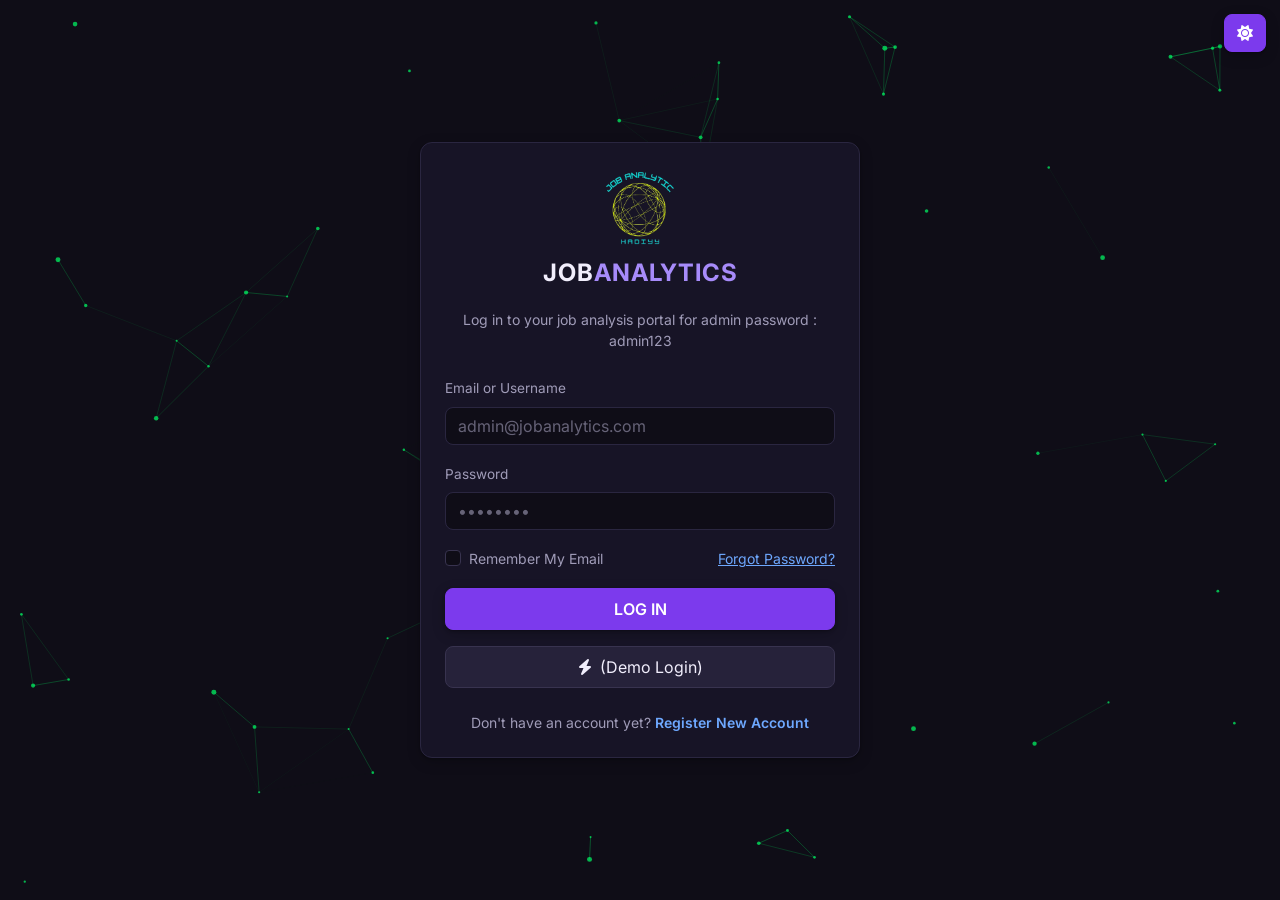
==== applications.html @ 67792ccd "Add files via upload" ====
<!DOCTYPE html>
<html lang="en" data-bs-theme="dark">
<head>
  <meta charset="UTF-8">
  <meta name="viewport" content="width=device-width, initial-scale=1">
  <meta name="description" content="Manage your job applications: add, edit, delete, search, filter and sort application records.">
  <title>Application - Job Analytics</title>

  <link rel="icon" type="image/png" href="image/logo_website.png">
  <link rel="icon" type="image/svg+xml" href="data:image/svg+xml,%3Csvg xmlns='http://www.w3.org/2000/svg' viewBox='0 0 64 64'%3E%3Crect width='64' height='64' rx='14' fill='%23090d10'/%3E%3Cpath d='M12 44l14-14 10 10 16-20' fill='none' stroke='%23a78bfa' stroke-width='6' stroke-linecap='round' stroke-linejoin='round'/%3E%3C/svg%3E">
  <link rel="shortcut icon" href="image/logo_website.png">

  <script>try { document.documentElement.setAttribute("data-bs-theme", localStorage.getItem("theme") || "dark"); } catch (e) {}</script>

  <link href="https://fonts.googleapis.com/css2?family=Inter:wght@300;400;600;700&display=swap" rel="stylesheet">
  <link href="https://cdn.jsdelivr.net/npm/bootstrap@5.3.3/dist/css/bootstrap.min.css" rel="stylesheet">
  <link rel="stylesheet" href="https://cdnjs.cloudflare.com/ajax/libs/font-awesome/6.4.0/css/all.min.css">
  <link rel="stylesheet" href="css/style.css">
</head>
<body data-protected="true">

  <canvas id="bgCanvas" aria-hidden="true"></canvas>

  <!-- ============ HEADER (same on every page) ============ -->
  <header>
    <nav class="navbar navbar-neon sticky-top" aria-label="Header navigation">
      <div class="container-xl">
        <div class="d-flex align-items-center gap-2">
          <button type="button" class="btn btn-neon" data-bs-toggle="offcanvas" data-bs-target="#mainMenu" aria-controls="mainMenu" aria-label="Open menu"><i class="fa-solid fa-bars"></i></button>
        <a class="navbar-brand m-0" href="dashboard.html"><img src="image/logo_website.png" alt="Logo Job Analytics" class="brand-logo" onerror="this.style.display='none'">JOB<span>ANALYTICS</span></a>
        </div>
        <button type="button" class="btn btn-neon" id="themeToggle" aria-label="Toggle theme"><i class="fa-solid fa-sun"></i></button>
      </div>
    </nav>
  </header>

  <!-- ============ LEFT-SIDE MENU (Bootstrap Offcanvas Start) ============ -->
  <div class="offcanvas offcanvas-start" tabindex="-1" id="mainMenu" aria-labelledby="mainMenuLabel">
    <div class="offcanvas-header">
      <h2 class="offcanvas-title h5" id="mainMenuLabel">Menu</h2>
      <button type="button" class="btn-close" data-bs-dismiss="offcanvas" aria-label="Close menu"></button>
    </div>
    <div class="offcanvas-body d-flex flex-column">
      <div class="mb-3"><span class="user-badge"><img src="image/hadi suit.png" alt="User profile picture" class="menu-avatar js-user-avatar"><span class="js-user-name">User</span></span></div>
      <ul class="navbar-nav gap-1 flex-grow-1">
        <li class="nav-item"><a class="nav-link" href="dashboard.html"><i class="fa-solid fa-chart-pie me-2"></i>Dashboard</a></li>
        <li class="nav-item"><a class="nav-link active" aria-current="page" href="applications.html"><i class="fa-solid fa-file-invoice me-2"></i>Applications</a></li>
        <li class="nav-item"><a class="nav-link" href="companies.html"><i class="fa-solid fa-building me-2"></i>Companies</a></li>
        <li class="nav-item"><a class="nav-link" href="dashboard.html#profileSection"><i class="fa-solid fa-user me-2"></i>My Profile</a></li>
      </ul>
      <a class="btn btn-outline-danger mt-3" href="#" id="logoutBtn"><i class="fa-solid fa-right-from-bracket me-1"></i> Logout</a>
    </div>
  </div>

  <main class="container-xl py-4">
    <div class="d-flex flex-wrap justify-content-between align-items-center gap-2 mb-4">
      <h1 class="page-title mb-0">Application Management</h1>
      <button id="openAppModalBtn" class="btn btn-neon"><i class="fa-solid fa-plus me-1"></i> Add New Application</button>
    </div>

    <!-- Message after application is saved (with link to Visit Website) -->
    <div id="appSavedAlert" class="alert d-none" role="status"></div>

    <!-- Search & filters -->
    <section class="card p-3 mb-3" aria-label="Search and filters">
      <div class="row g-2 align-items-center">
        <div class="col-12 col-md-4">
          <input type="search" class="form-control" id="searchAppInput" placeholder="Search ID, name, company, position or email..." aria-label="Search applications">
        </div>
        <div class="col-6 col-md-2">
          <select class="form-select" id="filterCompanySelect" aria-label="Filter by company"><option value="">All Companies</option></select>
        </div>
        <div class="col-6 col-md-2">
          <select class="form-select" id="filterStatusSelect" aria-label="Filter by status">
            <option value="">All Statuses</option>
            <option value="Pending">Pending</option>
            <option value="Reviewed">Reviewed</option>
            <option value="Accepted">Accepted</option>
            <option value="Rejected">Rejected</option>
          </select>
        </div>
        <div class="col-6 col-md-2">
          <select class="form-select" id="filterYearSelect" aria-label="Filter by year">
            <option value="">All Years</option>
            <option value="2026">2026</option><option value="2027">2027</option><option value="2028">2028</option>
            <option value="2029">2029</option><option value="2030">2030</option>
          </select>
        </div>
        <div class="col-6 col-md-2 text-md-end text-secondary small" id="resultCount" role="status"></div>
      </div>
    </section>

    <!-- Applications table -->
    <section class="card" aria-label="Applications table">
      <div class="table-responsive">
        <table class="table table-hover align-middle">
          <thead>
            <tr>
              <th class="sortable" data-sort="id">ID <i class="fa-solid fa-sort"></i></th>
              <th class="sortable" data-sort="name">Applicant <i class="fa-solid fa-sort"></i></th>
              <th class="sortable" data-sort="company">Company <i class="fa-solid fa-sort"></i></th>
              <th class="sortable" data-sort="position">Position <i class="fa-solid fa-sort"></i></th>
              <th class="sortable" data-sort="date">Date <i class="fa-solid fa-sort"></i></th>
              <th class="sortable" data-sort="email">Email <i class="fa-solid fa-sort"></i></th>
              <th class="sortable" data-sort="status">Status <i class="fa-solid fa-sort"></i></th>
              <th>Actions</th>
            </tr>
          </thead>
          <!-- Rows are generated by js/application.js -->
          <tbody id="applicationsTableBody"></tbody>
        </table>
      </div>
    </section>
  </main>

  <!-- ============ ADD / EDIT MODAL ============ -->
  <div class="modal fade" id="appModal" tabindex="-1" aria-labelledby="appModalTitle" aria-hidden="true">
    <div class="modal-dialog modal-dialog-centered modal-dialog-scrollable">
      <div class="modal-content">
        <div class="modal-header">
          <h2 class="modal-title h5" id="appModalTitle">Add New Application</h2>
          <button type="button" class="btn-close" data-bs-dismiss="modal" aria-label="Close"></button>
        </div>
        <form id="appForm">
          <div class="modal-body">
            <input type="hidden" id="appId">
            <div class="mb-3">
              <label for="appApplicantName" class="form-label">Full Name</label>
              <input type="text" class="form-control" id="appApplicantName" required>
            </div>
            <div class="mb-3">
              <label for="appEmail" class="form-label">Email Address</label>
              <input type="email" class="form-control" id="appEmail" required>
            </div>
            <div class="mb-3">
              <label for="appCompany" class="form-label">Company Name</label>
              <input type="text" class="form-control" id="appCompany" list="companyOptions" required>
              <datalist id="companyOptions"></datalist>
            </div>
            <div class="mb-3">
              <label for="appPosition" class="form-label">Job Position</label>
              <input type="text" class="form-control" id="appPosition" required>
            </div>
            <div class="mb-3">
              <label for="appWebsite" class="form-label">Company Website (URL)</label>
              <input type="text" inputmode="url" class="form-control" id="appWebsite" placeholder="https://www.company.com" data-auto="1">
              <div class="form-text">Automatically filled if the company is in the directory; fill it in manually for new companies. The https:// prefix is optional.</div>
            </div>
            <div class="row g-3">
              <div class="col-12 col-sm-6">
                <label for="appDate" class="form-label">Application Date</label>
                <input type="date" class="form-control" id="appDate" required>
              </div>
              <div class="col-12 col-sm-6">
                <label for="appStatus" class="form-label">Application Status</label>
                <select class="form-select" id="appStatus">
                  <option value="Pending">Pending</option>
                  <option value="Reviewed">Reviewed</option>
                  <option value="Accepted">Accepted</option>
                  <option value="Rejected">Rejected</option>
                </select>
              </div>
            </div>
          </div>
          <div class="modal-footer">
            <button type="button" class="btn btn-secondary-dark" data-bs-dismiss="modal">Cancel</button>
            <button type="submit" class="btn btn-neon">Save Application Record</button>
          </div>
        </form>
      </div>
    </div>
  </div>

  <!-- ============ FOOTER (same on every page) ============ -->
  <footer class="site-footer mt-4">
    <div class="container-xl py-4">
      <div class="row g-4">
        <div class="col-12 col-md-5">
          <h4>Job Analytics System</h4>
          <p class="mb-1">Portal Owner: <strong class="footer-strong">MUHAMMAD FAKHRUL HADI BIN ZAMRI</strong></p>
          <p class="mb-1"><i class="fa-solid fa-envelope me-2"></i><a href="mailto:owner@jobanalytics.com">owner@jobanalytics.com</a></p>
          <p class="mb-0"><i class="fa-solid fa-phone me-2"></i>+60 18-237 5359</p>
        </div>
        <div class="col-6 col-md-3">
          <h4>Quick Links</h4>
          <ul class="list-unstyled mb-0">
            <li><a href="dashboard.html">Dashboard</a></li>
            <li><a href="applications.html">Applications</a></li>
            <li><a href="companies.html">Companies</a></li>
            <li><a href="dashboard.html#profileSection">My Profile</a></li>
          </ul>
        </div>
        <div class="col-6 col-md-4">
          <h4>Contact Owner</h4>
          <ul class="list-unstyled mb-0">
            <li><a href="https://www.linkedin.com/in/muhammad-fakhrul-hadi-zamri-a56352392/" target="_blank" rel="noopener"><i class="fa-brands fa-linkedin me-2"></i>LinkedIn</a></li>
            <li><a href="https://github.com/2025186033" target="_blank" rel="noopener"><i class="fa-brands fa-github me-2"></i>GitHub</a></li>
            <li><a href="https://www.behance.net/fakhrulhadie" target="_blank" rel="noopener"><i class="fa-solid fa-globe me-2"></i>Portfolio</a></li>
          </ul>
        </div>
      </div>
    </div>
    <div class="footer-bottom py-3 text-center">&copy; 2026 Job Analytics System. All Rights Reserved. IMS566 Individual Project.</div>
  </footer>

  <script src="https://cdn.jsdelivr.net/npm/bootstrap@5.3.3/dist/js/bootstrap.bundle.min.js"></script>
  <script src="js/auth.js"></script>
  <script src="js/companies.js"></script>
  <script src="js/application.js"></script>
</body>
</html>
---- css/style.css ----
/* =========================================================
   JOB ANALYTICS - Modern Purple theme (Dark + Light)
   Uses Bootstrap 5.3 colour modes: <html data-bs-theme="dark|light">
   Nota: nama kelas lama `.btn-neon` / `.text-neon` dikekalkan supaya
   HTML & JS sedia ada serasi; kini bermaksud butang/teks aksen ungu.
   Sections: 1 Variables | 2 Base | 3 Header & Offcanvas | 4 Cards | 5 Buttons
             6 Forms | 7 Tables & badges | 8 Modals | 9 Companies
             10 Dashboard & profile | 11 Footer | 12 Auth page | 13 Responsive
   ========================================================= */

/* 1. VARIABLES ------------------------------------------- */
:root, [data-bs-theme="dark"] {
  --bg-color: #0f0d17;
  --card-bg: #171426;
  --nav-bg: #130f20;
  --input-bg: #0f0d17;
  --surface-2: #1d1a2e;
  --border-color: #2a2640;
  --text-primary: #f1eefc;
  --text-secondary: #a09cb8;
  --accent: #a78bfa;               /* teks / pautan / sempadan aktif */
  --accent-strong: #7c3aed;        /* latar butang utama */
  --accent-strong-hover: #6d28d9;
  --accent-soft: rgba(167, 139, 250, 0.14);
  --accent-border: rgba(167, 139, 250, 0.35);
  --danger-color: #f87171;
  --warning-color: #fbbf24;
  --info-color: #60a5fa;
  --success-color: #34d399;
  --btn-secondary-bg: #26223a;
  --btn-secondary-border: #38334f;
  --btn-secondary-hover: #332e4d;
  --row-hover: rgba(167, 139, 250, 0.06);
  --shadow-soft: 0 1px 3px rgba(0, 0, 0, .3), 0 4px 14px rgba(0, 0, 0, .2);
}
[data-bs-theme="light"] {
  --bg-color: #f5f3ff;
  --card-bg: #ffffff;
  --nav-bg: #ffffff;
  --input-bg: #ffffff;
  --surface-2: #f3f0ff;
  --border-color: #e4def5;
  --text-primary: #1e1b2e;
  --text-secondary: #5b5675;
  --accent: #6d28d9;
  --accent-strong: #7c3aed;
  --accent-strong-hover: #6d28d9;
  --accent-soft: rgba(124, 58, 237, 0.08);
  --accent-border: rgba(124, 58, 237, 0.3);
  --danger-color: #dc2626;
  --warning-color: #b45309;
  --info-color: #2563eb;
  --success-color: #059669;
  --btn-secondary-bg: #ede9fe;
  --btn-secondary-border: #ddd6fe;
  --btn-secondary-hover: #ddd6fe;
  --row-hover: rgba(124, 58, 237, 0.05);
  --shadow-soft: 0 1px 2px rgba(76, 29, 149, .06), 0 4px 14px rgba(76, 29, 149, .08);
}
/* Re-map Bootstrap variables to the theme (same specificity as Bootstrap, loaded later) */
:root, [data-bs-theme="dark"], [data-bs-theme="light"] {
  --bs-body-bg: var(--bg-color);
  --bs-body-color: var(--text-primary);
  --bs-border-color: var(--border-color);
  --bs-secondary-color: var(--text-secondary);
  --bs-link-color: var(--accent);
  --bs-link-hover-color: var(--accent);
  --bs-font-sans-serif: 'Inter', system-ui, -apple-system, sans-serif;
}

/* 2. BASE ------------------------------------------------ */
body { background-color: var(--bg-color); color: var(--text-primary); min-height: 100vh; display: flex; flex-direction: column; font-family: var(--bs-font-sans-serif); transition: background-color .25s ease, color .25s ease; }
main { flex: 1; }
.text-secondary, .text-muted { color: var(--text-secondary) !important; }
.text-neon { color: var(--accent) !important; }
.hidden { display: none !important; }
.min-w-0 { min-width: 0; }
:focus-visible { outline: 2px solid var(--accent); outline-offset: 2px; }
#bgCanvas { position: fixed; inset: 0; width: 100%; height: 100%; z-index: -1; pointer-events: none; }

/* 3. HEADER & OFFCANVAS MENU (kiri) ---------------------- */
.navbar-neon { background-color: var(--nav-bg); border-bottom: 1px solid var(--border-color); box-shadow: var(--shadow-soft); }
.navbar-brand { font-weight: 700; letter-spacing: 1px; color: var(--text-primary) !important; }
.navbar-brand span { color: var(--accent); }
.navbar-brand .brand-logo { height: 36px; width: auto; margin-right: 8px; vertical-align: middle; }
.navbar-neon .btn { width: 42px; height: 38px; padding: 0; display: inline-flex; align-items: center; justify-content: center; }
.theme-fixed { position: fixed; top: 14px; right: 14px; z-index: 1030; }
.theme-fixed .btn { width: 42px; height: 38px; padding: 0; }

.offcanvas { --bs-offcanvas-width: 300px; --bs-offcanvas-bg: var(--card-bg); --bs-offcanvas-color: var(--text-primary);
  --bs-offcanvas-border-color: var(--border-color); box-shadow: var(--shadow-soft); }
.offcanvas .nav-link { color: var(--text-secondary); font-weight: 500; border-radius: 8px; padding: 10px 14px; transition: all .25s ease; }
.offcanvas .nav-link:hover, .offcanvas .nav-link.active { color: var(--accent); background-color: var(--accent-soft); }
.user-badge { border: 1px solid var(--accent-border); padding: 4px 16px 4px 4px; border-radius: 30px; font-size: .9rem; display: inline-flex; align-items: center; gap: 10px; max-width: 100%; }
.user-badge .js-user-name { overflow: hidden; text-overflow: ellipsis; white-space: nowrap; font-weight: 600; }
.menu-avatar { width: 36px; height: 36px; border-radius: 50%; object-fit: cover; border: 2px solid var(--accent-border); background: var(--surface-2); flex-shrink: 0; }

/* 4. CARDS ----------------------------------------------- */
.card { --bs-card-bg: var(--card-bg); --bs-card-color: var(--text-primary); --bs-card-cap-bg: transparent;
  background-color: var(--card-bg); border: 1px solid var(--border-color); border-radius: 12px;
  box-shadow: var(--shadow-soft); transition: border-color .2s ease, box-shadow .2s ease; }
.card:hover { border-color: var(--accent-border); }
.stat-card h2 { font-size: .85rem; color: var(--text-secondary); margin-bottom: 6px; }
.stat-card .number { font-size: 1.9rem; font-weight: 700; margin: 0; }
.page-title { font-size: 1.5rem; font-weight: 700; }

/* 5. BUTTONS --------------------------------------------- */
.btn-neon { background: var(--accent-strong); color: #fff; border: 1px solid var(--accent-strong); font-weight: 600; border-radius: 8px;
  box-shadow: var(--shadow-soft); transition: all .25s ease; }
.btn-neon:hover, .btn-neon:focus, .btn-neon:active { background: var(--accent-strong-hover); border-color: var(--accent-strong-hover); color: #fff; }
.btn-secondary-dark { background: var(--btn-secondary-bg); color: var(--text-primary); border: 1px solid var(--btn-secondary-border); border-radius: 8px; }
.btn-secondary-dark:hover, .btn-secondary-dark:focus { background: var(--btn-secondary-hover); color: var(--text-primary); border-color: var(--btn-secondary-border); }
.btn-outline-danger { --bs-btn-color: var(--danger-color); --bs-btn-border-color: var(--danger-color); --bs-btn-hover-bg: var(--danger-color); --bs-btn-hover-border-color: var(--danger-color); --bs-btn-hover-color: #fff; --bs-btn-active-bg: var(--danger-color); --bs-btn-active-border-color: var(--danger-color); }
.btn-outline-info { --bs-btn-color: var(--accent); --bs-btn-border-color: var(--accent-border); --bs-btn-hover-bg: var(--accent-strong); --bs-btn-hover-border-color: var(--accent-strong); --bs-btn-hover-color: #fff; --bs-btn-active-bg: var(--accent-strong); --bs-btn-active-border-color: var(--accent-strong); }

/* 6. FORMS ----------------------------------------------- */
.form-label { font-size: .85rem; color: var(--text-secondary); }
.form-control, .form-select { background-color: var(--input-bg); border: 1px solid var(--border-color); color: var(--text-primary); border-radius: 8px; }
.form-control::placeholder { color: var(--text-secondary); opacity: .6; }
.form-control:focus, .form-select:focus { background-color: var(--input-bg); color: var(--text-primary); border-color: var(--accent); box-shadow: 0 0 0 3px var(--accent-soft); }
.form-control:disabled { background-color: var(--surface-2); color: var(--text-secondary); }
.form-check-input { background-color: var(--input-bg); border-color: var(--btn-secondary-border); }
.form-check-input:checked { background-color: var(--accent-strong); border-color: var(--accent-strong); }
.alert-danger { background: rgba(239,68,68,.12); border-color: var(--danger-color); color: var(--danger-color); }
.alert-success { background: rgba(16,185,129,.12); border-color: var(--success-color); color: var(--success-color); }
.alert-info { background: var(--accent-soft); border-color: var(--accent-border); color: var(--accent); }

/* 7. TABLES & STATUS BADGES ------------------------------ */
.table { --bs-table-bg: transparent; --bs-table-color: var(--text-primary); --bs-table-border-color: var(--border-color);
  --bs-table-hover-bg: var(--row-hover); --bs-table-hover-color: var(--text-primary); margin-bottom: 0; }
.table thead th { color: var(--text-secondary); font-weight: 600; white-space: nowrap; user-select: none; background: transparent; }
.table thead th.sortable { cursor: pointer; }
.table thead th.sortable:hover, .table thead th.sorted { color: var(--accent); }
.table td, .table th { padding: 12px 14px; vertical-align: middle; font-size: .9rem; }
.status-tag { display: inline-block; padding: 4px 10px; border-radius: 4px; font-size: .75rem; font-weight: 600; text-transform: uppercase; }
.status-tag.pending  { border: 1px solid var(--warning-color); color: var(--warning-color); background: rgba(245,158,11,.1); }
.status-tag.reviewed { border: 1px solid var(--info-color); color: var(--info-color); background: rgba(59,130,246,.1); }
.status-tag.accepted { border: 1px solid var(--success-color); color: var(--success-color); background: rgba(16,185,129,.1); }
.status-tag.rejected { border: 1px solid var(--danger-color); color: var(--danger-color); background: rgba(239,68,68,.1); }

/* 8. MODALS ---------------------------------------------- */
.modal-content { background-color: var(--card-bg); color: var(--text-primary); border: 1px solid var(--accent-border); box-shadow: var(--shadow-soft); border-radius: 12px; }
.modal-header, .modal-footer { border-color: var(--border-color); }
.modal-backdrop { --bs-backdrop-opacity: .65; }

/* 9. COMPANIES ------------------------------------------- */
.company-card .card-body { display: flex; flex-direction: column; }
.company-logo { width: 52px; height: 52px; border-radius: 12px; display: flex; align-items: center; justify-content: center;
  font-size: 1.4rem; background: var(--surface-2); border: 1px solid var(--border-color); overflow: hidden; flex-shrink: 0; }
.company-logo img { width: 100%; height: 100%; object-fit: cover; }
.company-desc { display: -webkit-box; -webkit-line-clamp: 3; -webkit-box-orient: vertical; overflow: hidden; }
.rating-badge { color: var(--warning-color); font-weight: 600; font-size: .9rem; white-space: nowrap; }
.vacancy-badge { display: inline-flex; align-items: center; gap: 6px; font-size: .75rem; font-weight: 600; border-radius: 20px; padding: 3px 10px; white-space: nowrap; }
.vacancy-badge.open { color: var(--success-color); background: rgba(16,185,129,.12); border: 1px solid var(--success-color); }
.vacancy-badge.full { color: var(--danger-color); background: rgba(239,68,68,.1); border: 1px solid var(--danger-color); }
.logo-preview { width: 72px; height: 72px; border-radius: 12px; object-fit: cover; border: 1px dashed var(--accent-border); background: var(--surface-2); }

/* 10. DASHBOARD & PROFILE -------------------------------- */
.chart-box { position: relative; height: 300px; }
.profile-img-preview { width: 120px; height: 120px; border-radius: 50%; border: 2px solid var(--accent); object-fit: cover; box-shadow: var(--shadow-soft); background: var(--surface-2); }
#profileSection { scroll-margin-top: 80px; }

/* 11. FOOTER --------------------------------------------- */
.site-footer { border-top: 1px solid var(--border-color); background-color: var(--nav-bg); color: var(--text-secondary); font-size: .85rem; }
.site-footer h4 { font-size: .95rem; color: var(--text-primary); margin-bottom: 10px; }
.site-footer .footer-strong { color: var(--text-primary); }
.site-footer a { color: var(--text-secondary); text-decoration: none; }
.site-footer a:hover { color: var(--accent); text-decoration: underline; }
.site-footer .footer-bottom { border-top: 1px solid var(--border-color); }

/* 12. AUTH PAGE ------------------------------------------ */
.auth-wrapper { min-height: 100vh; display: flex; align-items: center; justify-content: center; padding: 20px; }
.auth-card { width: 100%; max-width: 440px; }
.auth-card .brand { text-align: center; font-size: 1.5rem; font-weight: 700; letter-spacing: 1px; margin-bottom: 18px; }
.auth-card .brand span { color: var(--accent); }
.auth-logo { height: 80px; width: auto; }

/* 13. RESPONSIVE ----------------------------------------- */
@media (max-width: 575.98px) {
  .page-title { font-size: 1.25rem; }
  .chart-box { height: 260px; }
  .offcanvas { --bs-offcanvas-width: 85vw; }
}
@media (prefers-reduced-motion: reduce) { * { transition: none !important; } }
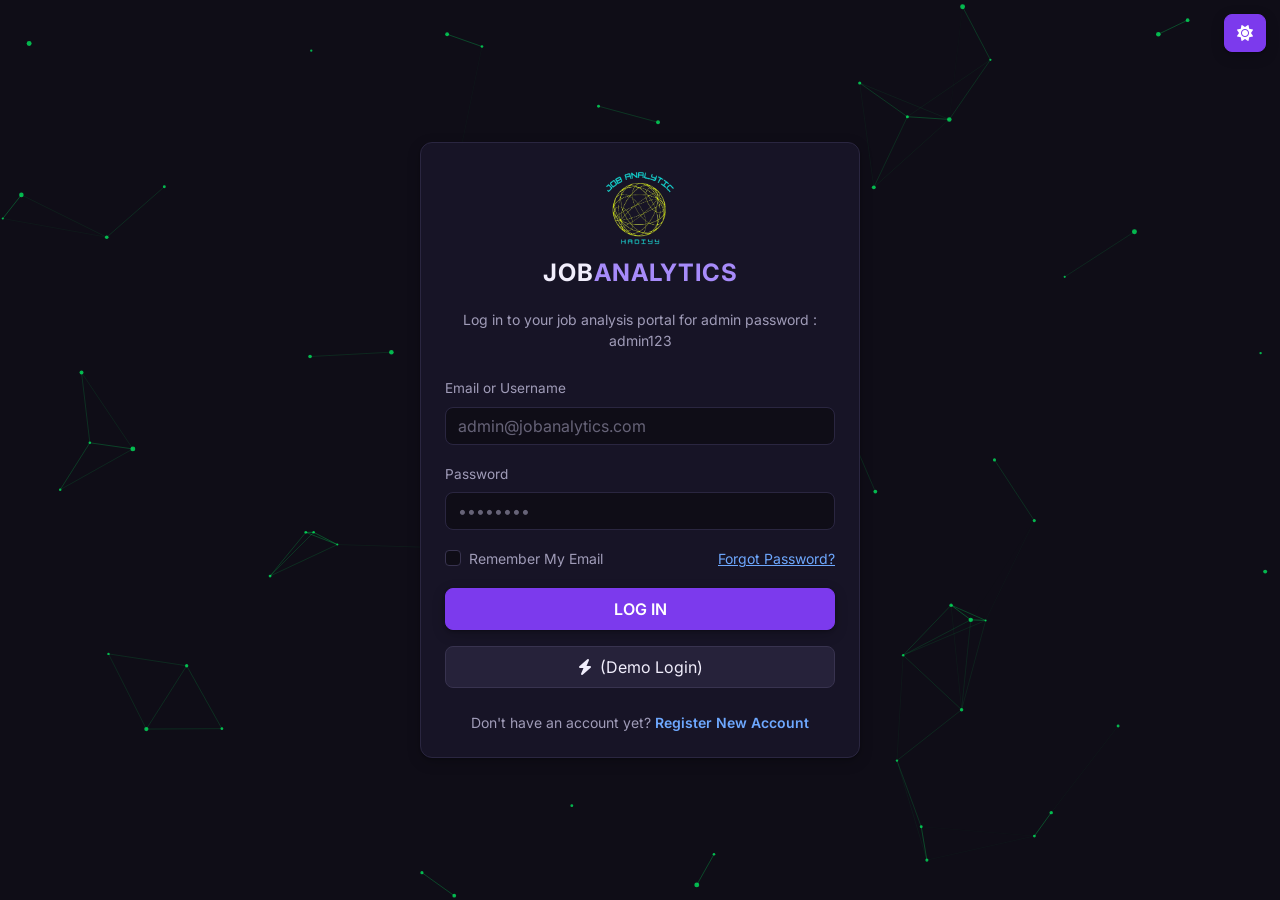
==== commit dafeadd5: "Update contact email for Job Analytics System" ====
--- a/applications.html
+++ b/applications.html
@@ -178,7 +178,7 @@
         <div class="col-12 col-md-5">
           <h4>Job Analytics System</h4>
           <p class="mb-1">Portal Owner: <strong class="footer-strong">MUHAMMAD FAKHRUL HADI BIN ZAMRI</strong></p>
-          <p class="mb-1"><i class="fa-solid fa-envelope me-2"></i><a href="mailto:owner@jobanalytics.com">owner@jobanalytics.com</a></p>
+          <p class="mb-1"><i class="fa-solid fa-envelope me-2"></i><a href="mailto:2025186033@student.uitm.edu.my">2025186033@student.uitm.edu.my</a></p>
           <p class="mb-0"><i class="fa-solid fa-phone me-2"></i>+60 18-237 5359</p>
         </div>
         <div class="col-6 col-md-3">
@@ -208,4 +208,4 @@
   <script src="js/companies.js"></script>
   <script src="js/application.js"></script>
 </body>
-</html>+</html>
